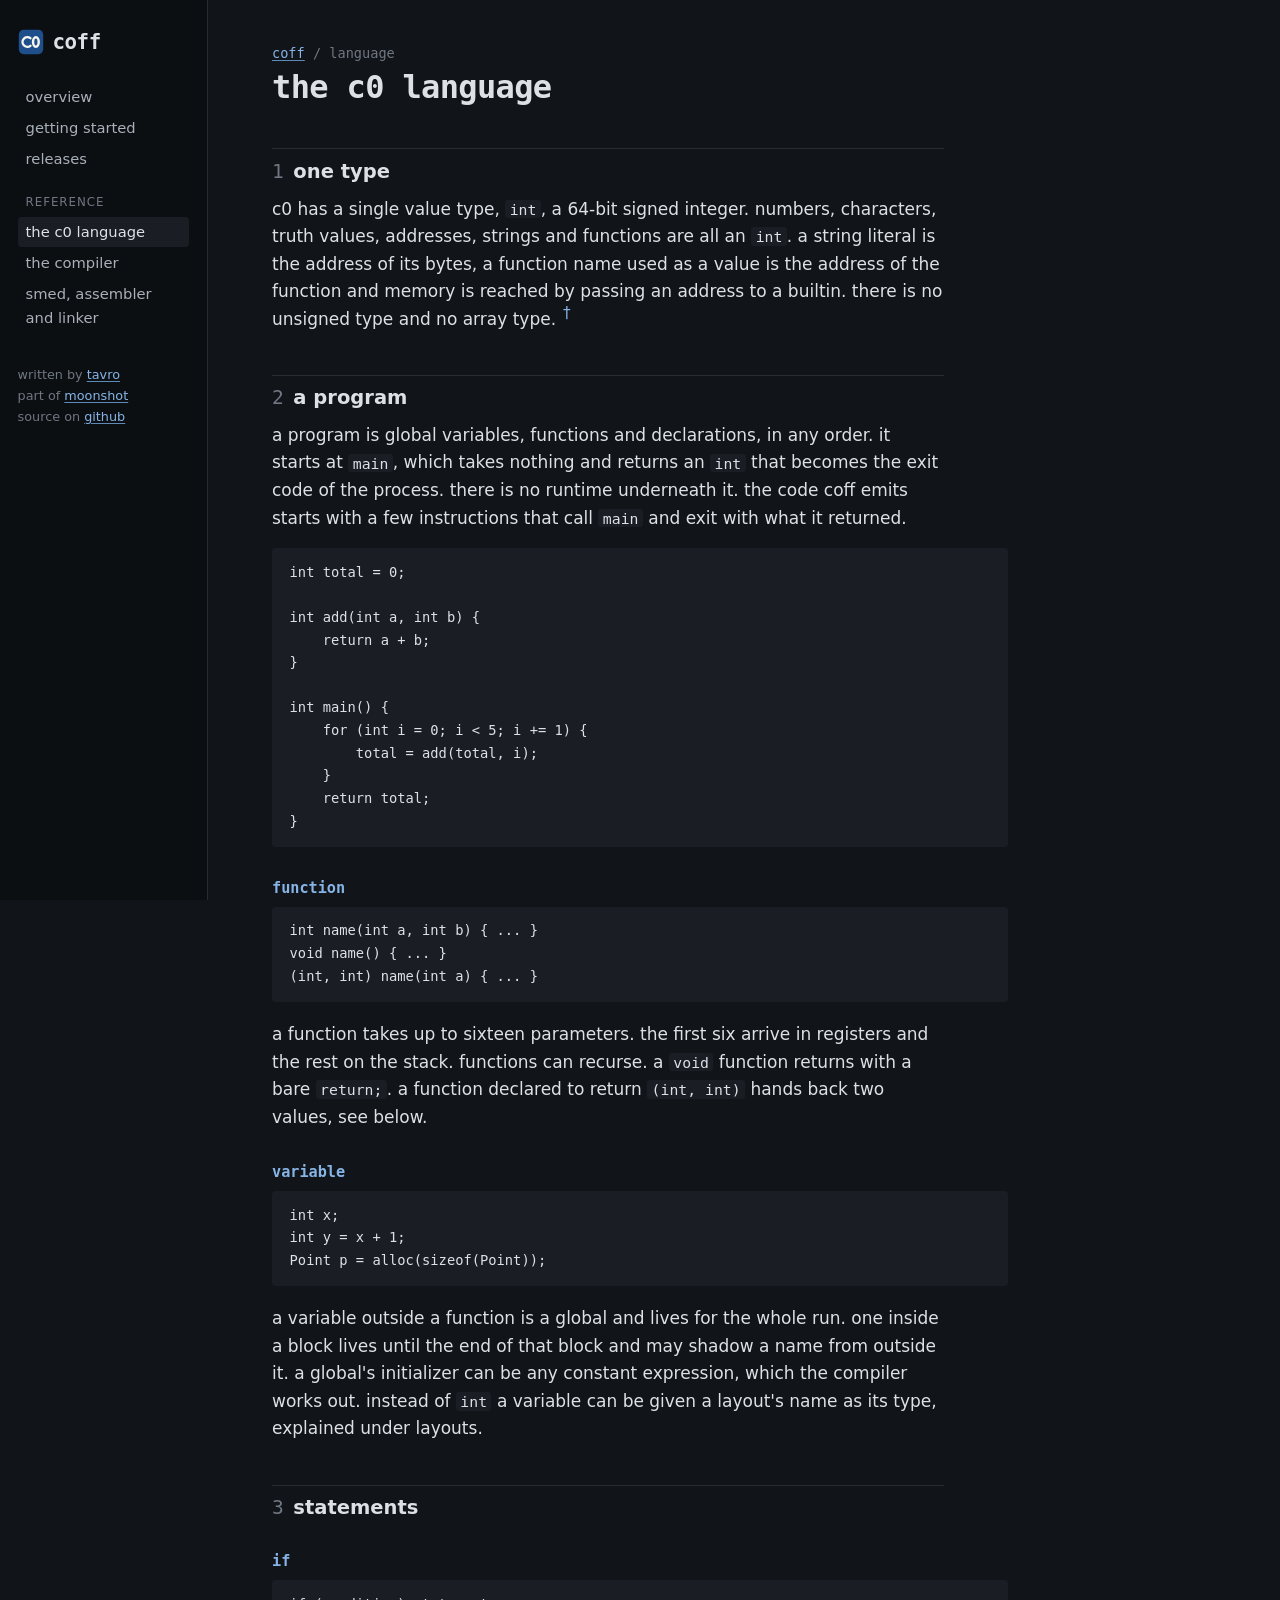
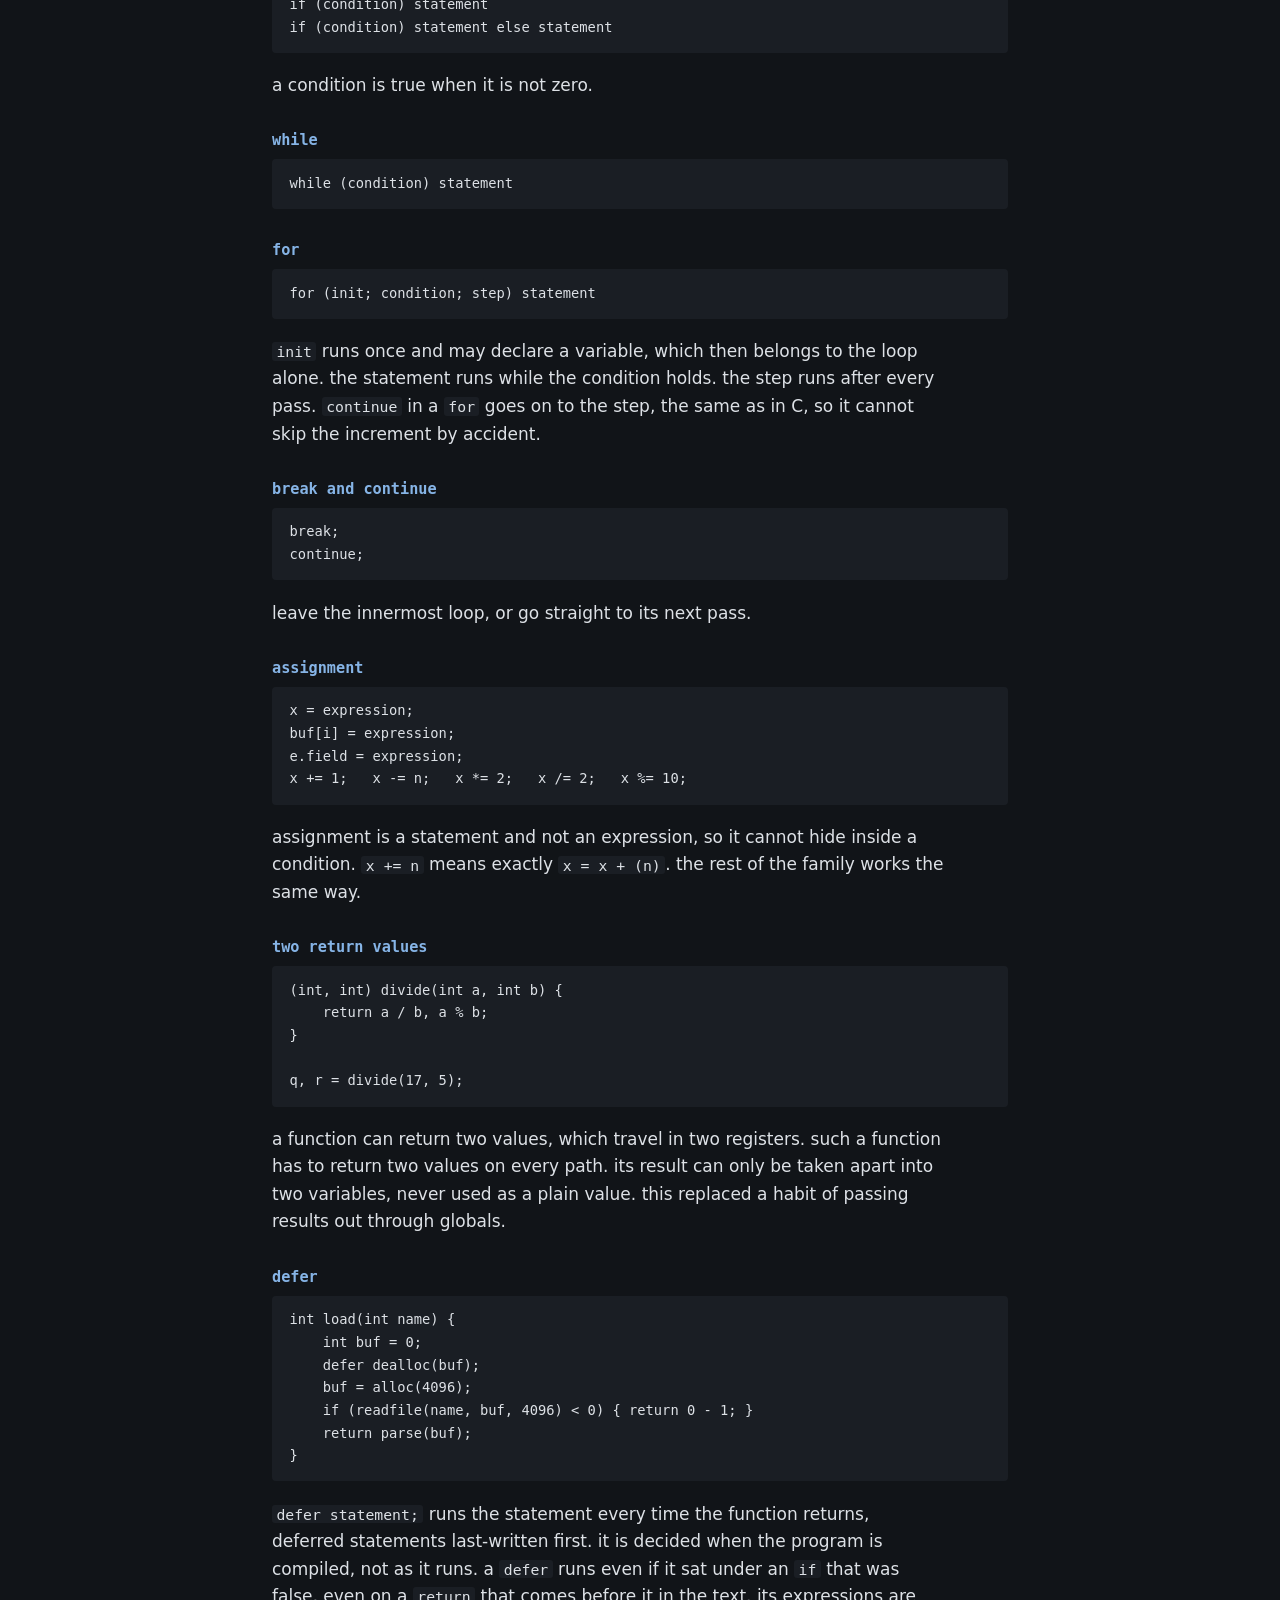
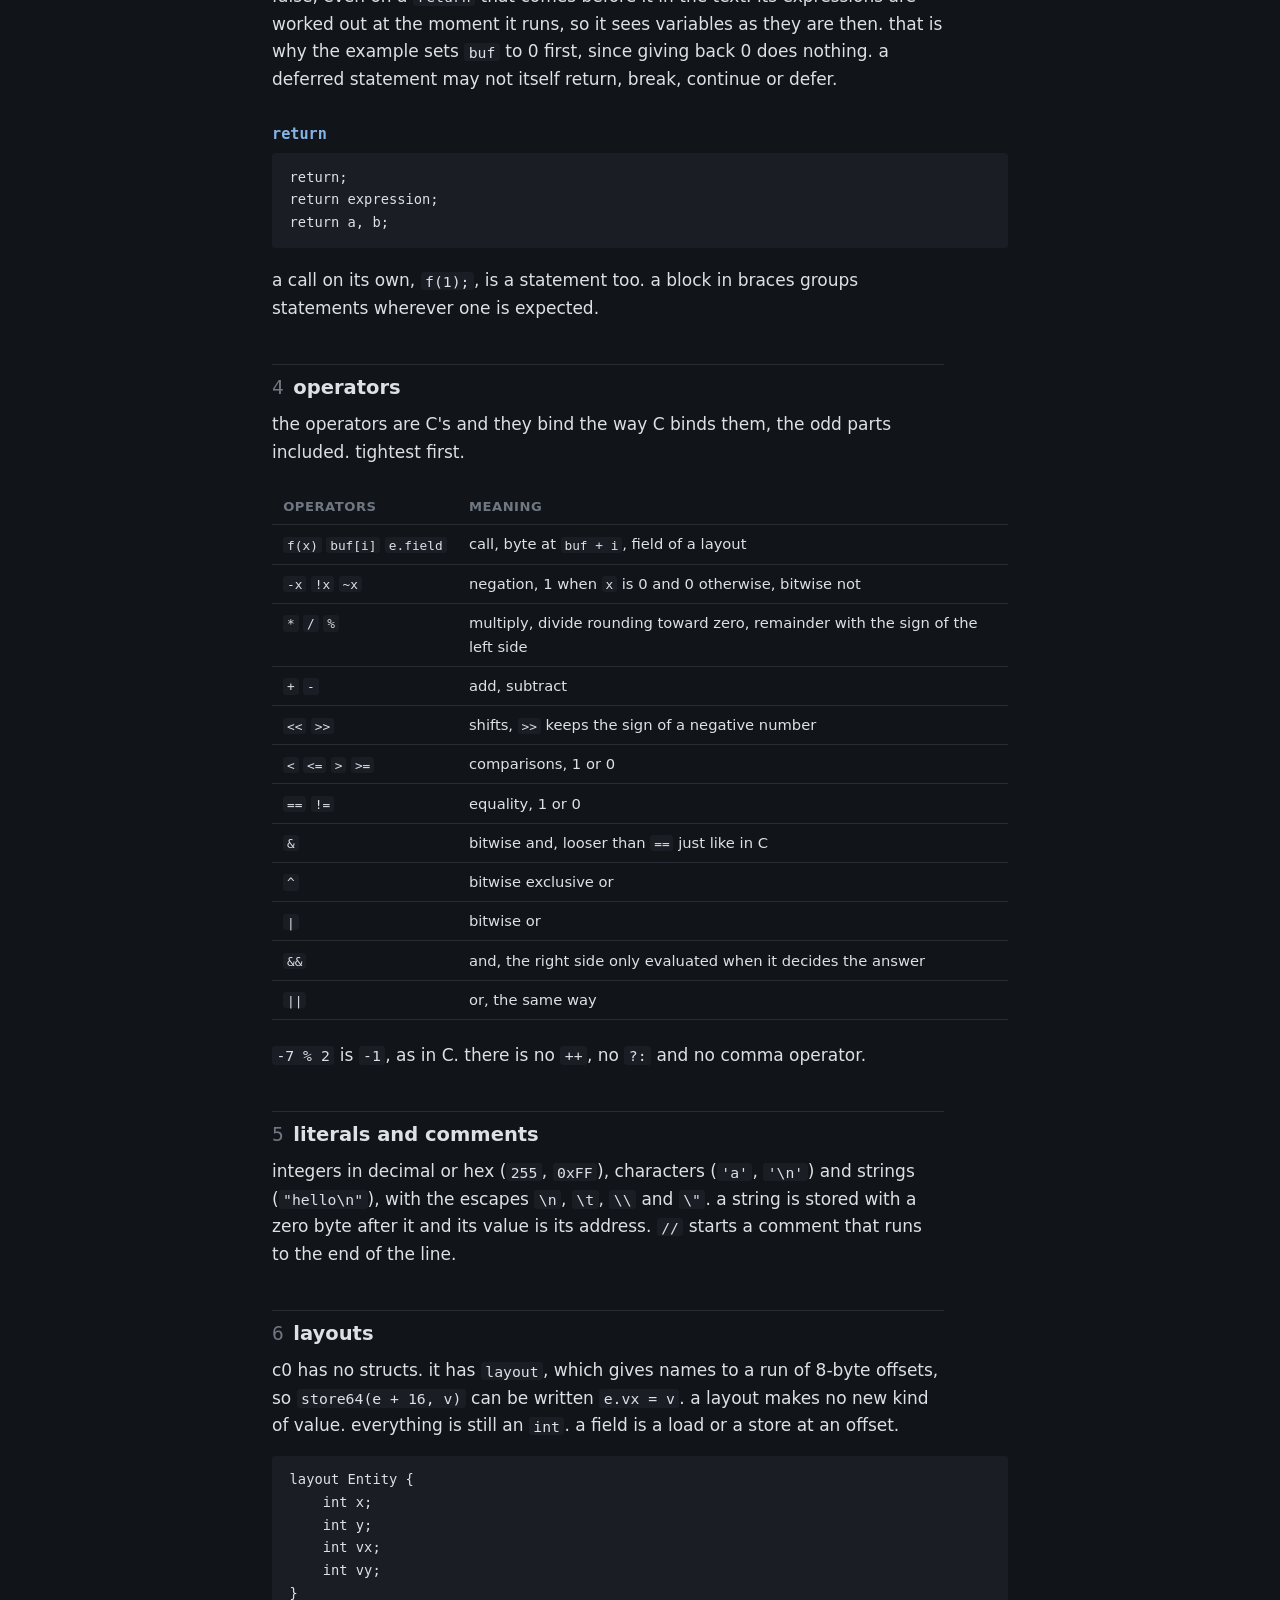
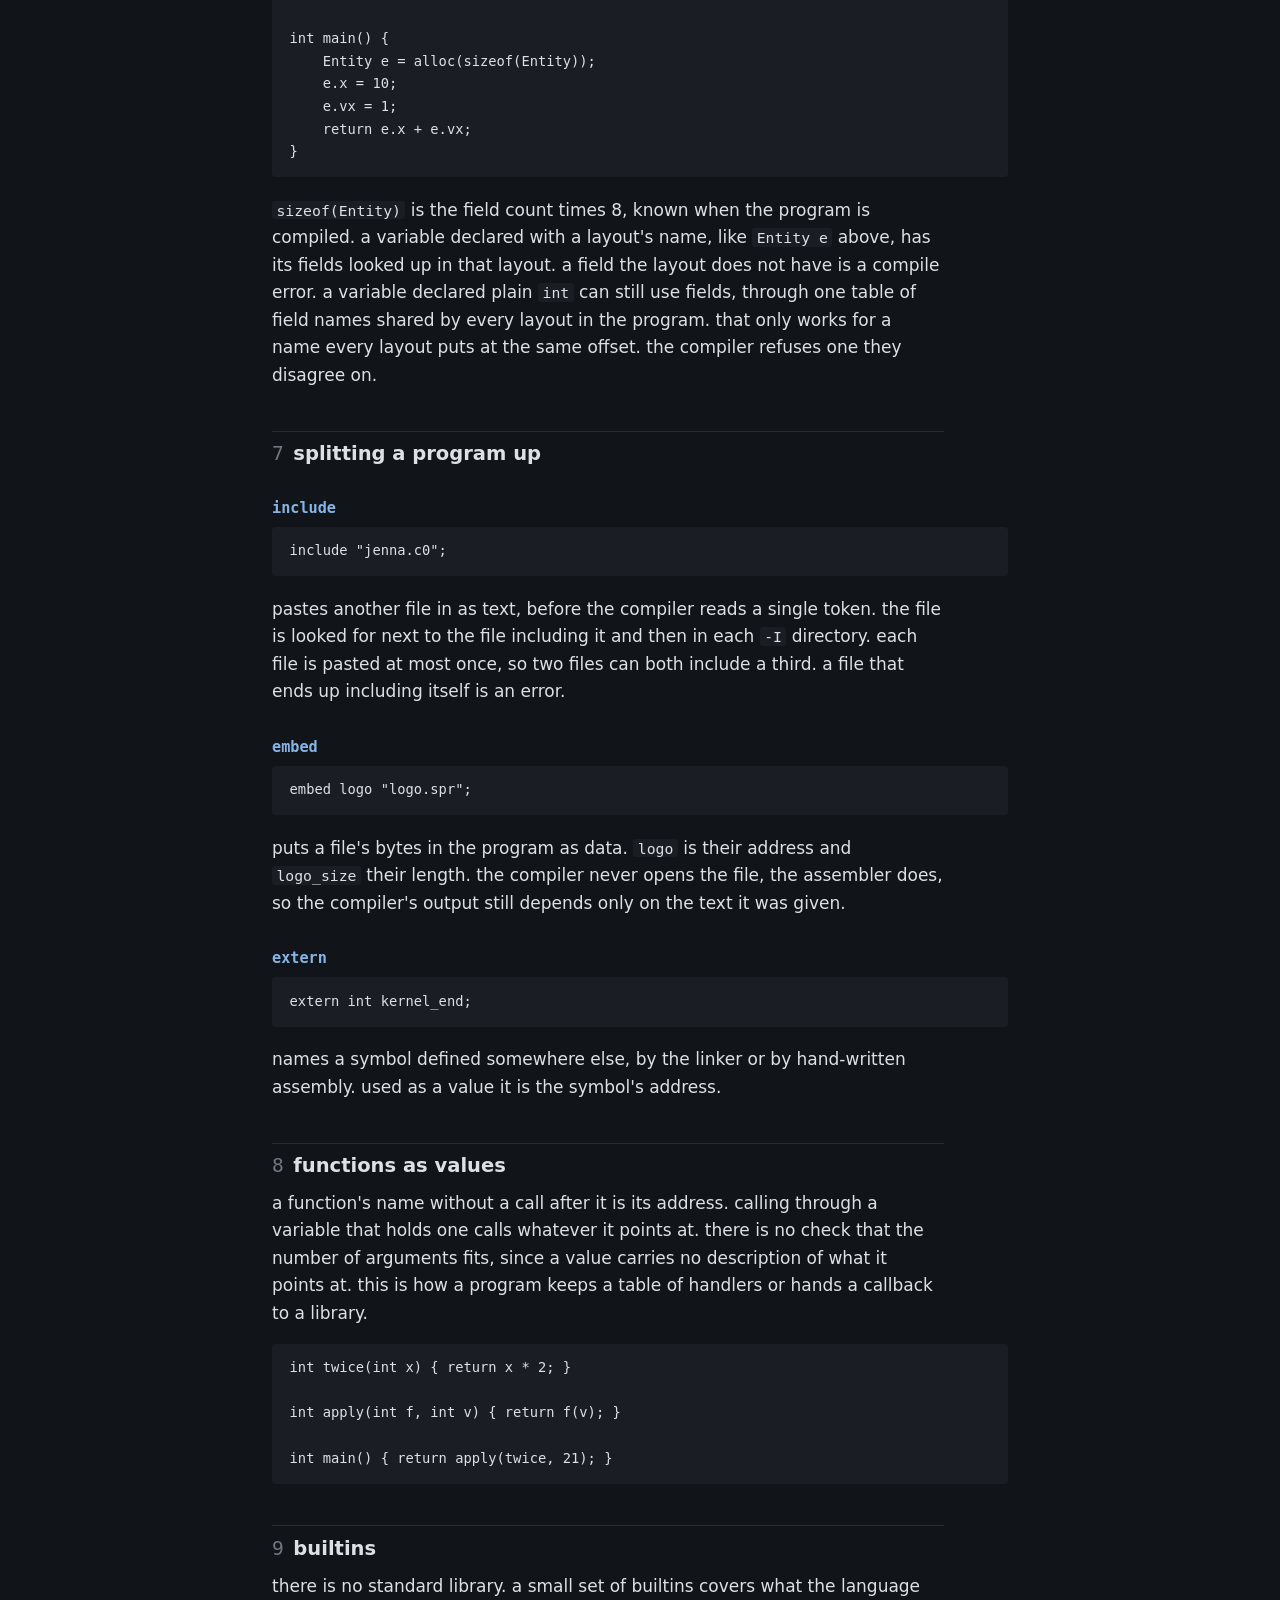
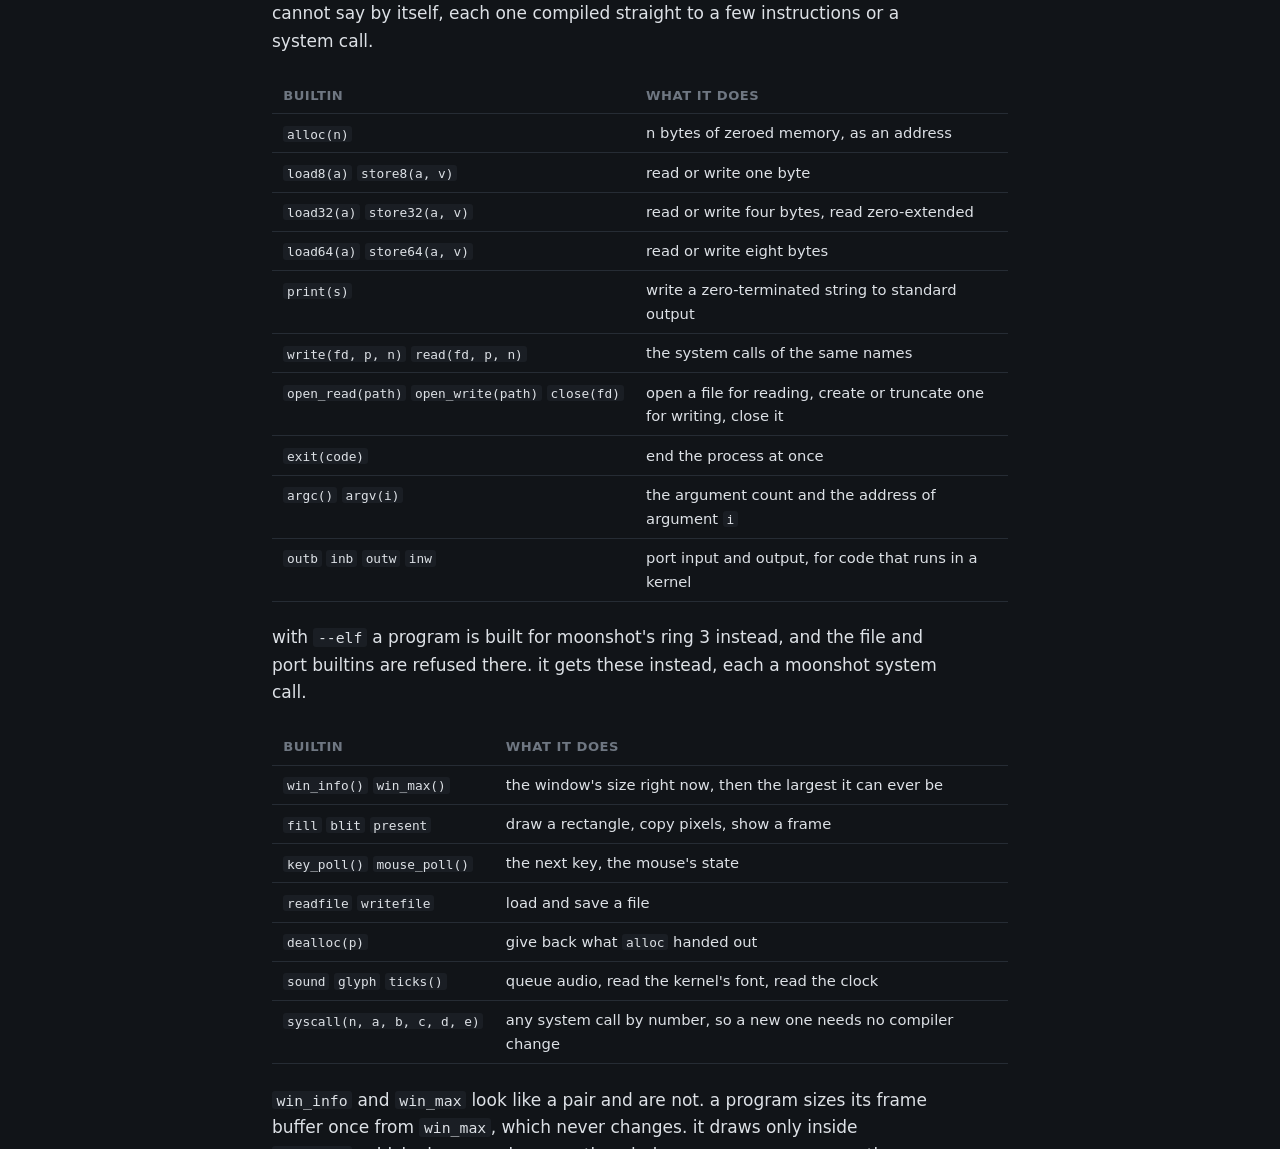
==== language/index.html @ 65473cc5 "coff's own website The site documents the c0 language, the coff compiler and smed, says how to get s" ====
<!DOCTYPE html>
<html lang="en">
<head>
<meta charset="UTF-8">
<meta name="viewport" content="width=device-width, initial-scale=1.0">
<title>coff · the c0 language</title>
<meta name="description" content="reference for c0: its one type, statements, operators, layouts, includes and every builtin, as of coff v0.6.0.">
<link rel="icon" href="../favicon.svg" type="image/svg+xml">
<link rel="stylesheet" href="../style.css">
</head>
<body>
<div class="frame">

<nav class="side" aria-label="contents">
<a class="brand" href="../index.html"><img src="../favicon.svg" alt="" width="28" height="28">coff</a>
<ul class="toc">
<li><a href="../index.html">overview</a>
</li>
<li><a href="../start/index.html">getting started</a>
</li>
<li><a href="../releases/index.html">releases</a>
</li>
<li class="group">reference</li>
<li><a href="../language/index.html" aria-current="page">the c0 language</a>
</li>
<li><a href="../compiler/index.html">the compiler</a>
</li>
<li><a href="../smed/index.html">smed, assembler and linker</a>
</li>
</ul>
<p class="side-foot">written by <a href="https://tavro.se">tavro</a><br>part of <a href="https://cofflang.github.io/moonshot-website/">moonshot</a><br>source on <a href="https://github.com/cofflang/coff">github</a></p>
</nav>

<main class="page">
<p class="crumb"><a href="../index.html">coff</a> / language</p>
<h1>the c0 language</h1>
<h2 id="one-type"><span class="num">1</span>one type</h2>
<p>
  c0 has a single value type, <code>int</code>, a 64-bit signed integer.
  numbers, characters, truth values, addresses, strings and functions are all
  an <code>int</code>. a string literal is the address of its bytes, a function
  name used as a value is the address of the function and memory is reached by
  passing an address to a builtin. there is no unsigned type and no array type.<span class="sn"><label class="sn-marker" for="sn-language-1">†</label><input type="checkbox" id="sn-language-1" class="sn-toggle"><span class="sidenote">division is signed and rounds toward zero, so code that packs bits into a value keeps them where the sign bit cannot get in the way, or uses the shifts and masks instead of division.</span></span>
</p>

<h2 id="a-program"><span class="num">2</span>a program</h2>
<p>
  a program is global variables, functions and declarations, in any order.
  it starts at <code>main</code>, which takes nothing and returns an
  <code>int</code> that becomes the exit code of the process. there is no
  runtime underneath it. the code coff emits starts with a few instructions
  that call <code>main</code> and exit with what it returned.
</p>
<pre><code>int total = 0;

int add(int a, int b) {
    return a + b;
}

int main() {
    for (int i = 0; i &lt; 5; i += 1) {
        total = add(total, i);
    }
    return total;
}</code></pre>
<h3>function</h3>
<pre><code>int name(int a, int b) { ... }
void name() { ... }
(int, int) name(int a) { ... }</code></pre>
<p>
  a function takes up to sixteen parameters. the first six arrive in
  registers and the rest on the stack. functions can recurse. a
  <code>void</code> function returns with a bare <code>return;</code>. a
  function declared to return <code>(int, int)</code> hands back two values, see
  below.
</p>
<h3>variable</h3>
<pre><code>int x;
int y = x + 1;
Point p = alloc(sizeof(Point));</code></pre>
<p>
  a variable outside a function is a global and lives for the whole run. one
  inside a block lives until the end of that block and may shadow a name from
  outside it. a global's initializer can be any constant expression, which
  the compiler works out. instead of <code>int</code> a variable can be given a
  layout's name as its type, explained under layouts.
</p>

<h2 id="statements"><span class="num">3</span>statements</h2>
<h3>if</h3>
<pre><code>if (condition) statement
if (condition) statement else statement</code></pre>
<p>a condition is true when it is not zero.</p>
<h3>while</h3>
<pre><code>while (condition) statement</code></pre>
<h3>for</h3>
<pre><code>for (init; condition; step) statement</code></pre>
<p>
  <code>init</code> runs once and may declare a variable, which then belongs to
  the loop alone. the statement runs while the condition holds. the step
  runs after every pass. <code>continue</code> in a <code>for</code> goes on to
  the step, the same as in C, so it cannot skip the increment by accident.
</p>
<h3>break and continue</h3>
<pre><code>break;
continue;</code></pre>
<p>leave the innermost loop, or go straight to its next pass.</p>
<h3>assignment</h3>
<pre><code>x = expression;
buf[i] = expression;
e.field = expression;
x += 1;   x -= n;   x *= 2;   x /= 2;   x %= 10;</code></pre>
<p>
  assignment is a statement and not an expression, so it cannot hide inside
  a condition. <code>x += n</code> means exactly <code>x = x + (n)</code>. the rest of
  the family works the same way.
</p>
<h3>two return values</h3>
<pre><code>(int, int) divide(int a, int b) {
    return a / b, a % b;
}

q, r = divide(17, 5);</code></pre>
<p>
  a function can return two values, which travel in two registers. such a
  function has to return two values on every path. its result can only be
  taken apart into two variables, never used as a plain value. this replaced
  a habit of passing results out through globals.
</p>
<h3>defer</h3>
<pre><code>int load(int name) {
    int buf = 0;
    defer dealloc(buf);
    buf = alloc(4096);
    if (readfile(name, buf, 4096) &lt; 0) { return 0 - 1; }
    return parse(buf);
}</code></pre>
<p>
  <code>defer statement;</code> runs the statement every time the function
  returns, deferred statements last-written first. it is decided when the
  program is compiled, not as it runs. a <code>defer</code> runs even if it sat
  under an <code>if</code> that was false, even on a <code>return</code>
  that comes before it in the text. its expressions are worked out at the
  moment it runs, so it sees variables as they are then. that is why the
  example sets <code>buf</code> to 0 first, since giving back 0 does nothing.
  a deferred statement may not itself return, break, continue or defer.
</p>
<h3>return</h3>
<pre><code>return;
return expression;
return a, b;</code></pre>
<p>
  a call on its own, <code>f(1);</code>, is a statement too. a block in
  braces groups statements wherever one is expected.
</p>

<h2 id="operators"><span class="num">4</span>operators</h2>
<p>
  the operators are C's and they bind the way C binds them, the odd parts
  included. tightest first.
</p>
<div class="table-wrap">
<table>
  <tr><th>operators</th><th>meaning</th></tr>
  <tr><td><code>f(x)</code> <code>buf[i]</code> <code>e.field</code></td><td>call, byte at <code>buf + i</code>, field of a layout</td></tr>
  <tr><td><code>-x</code> <code>!x</code> <code>~x</code></td><td>negation, 1 when <code>x</code> is 0 and 0 otherwise, bitwise not</td></tr>
  <tr><td><code>*</code> <code>/</code> <code>%</code></td><td>multiply, divide rounding toward zero, remainder with the sign of the left side</td></tr>
  <tr><td><code>+</code> <code>-</code></td><td>add, subtract</td></tr>
  <tr><td><code>&lt;&lt;</code> <code>&gt;&gt;</code></td><td>shifts, <code>&gt;&gt;</code> keeps the sign of a negative number</td></tr>
  <tr><td><code>&lt;</code> <code>&lt;=</code> <code>&gt;</code> <code>&gt;=</code></td><td>comparisons, 1 or 0</td></tr>
  <tr><td><code>==</code> <code>!=</code></td><td>equality, 1 or 0</td></tr>
  <tr><td><code>&amp;</code></td><td>bitwise and, looser than <code>==</code> just like in C</td></tr>
  <tr><td><code>^</code></td><td>bitwise exclusive or</td></tr>
  <tr><td><code>|</code></td><td>bitwise or</td></tr>
  <tr><td><code>&amp;&amp;</code></td><td>and, the right side only evaluated when it decides the answer</td></tr>
  <tr><td><code>||</code></td><td>or, the same way</td></tr>
</table>
</div>
<p>
  <code>-7 % 2</code> is <code>-1</code>, as in C. there is no
  <code>++</code>, no <code>?:</code> and no comma operator.
</p>

<h2 id="literals-and-comments"><span class="num">5</span>literals and comments</h2>
<p>
  integers in decimal or hex (<code>255</code>, <code>0xFF</code>), characters
  (<code>'a'</code>, <code>'\n'</code>) and strings
  (<code>"hello\n"</code>), with the escapes <code>\n</code>, <code>\t</code>,
  <code>\\</code> and <code>\"</code>. a string is stored
  with a zero byte after it and its value is its address.
  <code>//</code> starts a comment that runs to the end of the line.
</p>

<h2 id="layouts"><span class="num">6</span>layouts</h2>
<p>
  c0 has no structs. it has <code>layout</code>, which gives names to a run of
  8-byte offsets, so <code>store64(e + 16, v)</code> can be written
  <code>e.vx = v</code>. a layout makes no new kind of value. everything is
  still an <code>int</code>. a field is a load or a store at an offset.
</p>
<pre><code>layout Entity {
    int x;
    int y;
    int vx;
    int vy;
}

int main() {
    Entity e = alloc(sizeof(Entity));
    e.x = 10;
    e.vx = 1;
    return e.x + e.vx;
}</code></pre>
<p>
  <code>sizeof(Entity)</code> is the field count times 8, known when the
  program is compiled. a variable declared with a layout's name, like
  <code>Entity e</code> above, has its fields looked up in that layout. a
  field the layout does not have is a compile error. a variable declared
  plain <code>int</code> can still use fields, through one table of field names
  shared by every layout in the program. that only works for a name every
  layout puts at the same offset. the compiler refuses one they disagree
  on.
</p>

<h2 id="splitting-a-program-up"><span class="num">7</span>splitting a program up</h2>
<h3>include</h3>
<pre><code>include "jenna.c0";</code></pre>
<p>
  pastes another file in as text, before the compiler reads a single token.
  the file is looked for next to the file including it and then in each
  <code>-I</code> directory. each file is pasted at most once, so two files can
  both include a third. a file that ends up including itself is an error.
</p>
<h3>embed</h3>
<pre><code>embed logo "logo.spr";</code></pre>
<p>
  puts a file's bytes in the program as data. <code>logo</code> is their
  address and <code>logo_size</code> their length. the compiler never opens the
  file, the assembler does, so the compiler's output still depends only on the
  text it was given.
</p>
<h3>extern</h3>
<pre><code>extern int kernel_end;</code></pre>
<p>
  names a symbol defined somewhere else, by the linker or by hand-written
  assembly. used as a value it is the symbol's address.
</p>

<h2 id="functions-as-values"><span class="num">8</span>functions as values</h2>
<p>
  a function's name without a call after it is its address. calling
  through a variable that holds one calls whatever it points at. there is no
  check that the number of arguments fits, since a value carries no
  description of what it points at. this is how a program keeps a table of
  handlers or hands a callback to a library.
</p>
<pre><code>int twice(int x) { return x * 2; }

int apply(int f, int v) { return f(v); }

int main() { return apply(twice, 21); }</code></pre>

<h2 id="builtins"><span class="num">9</span>builtins</h2>
<p>
  there is no standard library. a small set of builtins covers what the
  language cannot say by itself, each one compiled straight to a few
  instructions or a system call.
</p>
<div class="table-wrap">
<table>
  <tr><th>builtin</th><th>what it does</th></tr>
  <tr><td><code>alloc(n)</code></td><td>n bytes of zeroed memory, as an address</td></tr>
  <tr><td><code>load8(a)</code> <code>store8(a, v)</code></td><td>read or write one byte</td></tr>
  <tr><td><code>load32(a)</code> <code>store32(a, v)</code></td><td>read or write four bytes, read zero-extended</td></tr>
  <tr><td><code>load64(a)</code> <code>store64(a, v)</code></td><td>read or write eight bytes</td></tr>
  <tr><td><code>print(s)</code></td><td>write a zero-terminated string to standard output</td></tr>
  <tr><td><code>write(fd, p, n)</code> <code>read(fd, p, n)</code></td><td>the system calls of the same names</td></tr>
  <tr><td><code>open_read(path)</code> <code>open_write(path)</code> <code>close(fd)</code></td><td>open a file for reading, create or truncate one for writing, close it</td></tr>
  <tr><td><code>exit(code)</code></td><td>end the process at once</td></tr>
  <tr><td><code>argc()</code> <code>argv(i)</code></td><td>the argument count and the address of argument <code>i</code></td></tr>
  <tr><td><code>outb</code> <code>inb</code> <code>outw</code> <code>inw</code></td><td>port input and output, for code that runs in a kernel</td></tr>
</table>
</div>
<p>
  with <code>--elf</code> a program is built for moonshot's ring 3 instead,
  and the file and port builtins are refused there. it gets these instead, each
  a moonshot system call.
</p>
<div class="table-wrap">
<table>
  <tr><th>builtin</th><th>what it does</th></tr>
  <tr><td><code>win_info()</code> <code>win_max()</code></td><td>the window's size right now, then the largest it can ever be</td></tr>
  <tr><td><code>fill</code> <code>blit</code> <code>present</code></td><td>draw a rectangle, copy pixels, show a frame</td></tr>
  <tr><td><code>key_poll()</code> <code>mouse_poll()</code></td><td>the next key, the mouse's state</td></tr>
  <tr><td><code>readfile</code> <code>writefile</code></td><td>load and save a file</td></tr>
  <tr><td><code>dealloc(p)</code></td><td>give back what <code>alloc</code> handed out</td></tr>
  <tr><td><code>sound</code> <code>glyph</code> <code>ticks()</code></td><td>queue audio, read the kernel's font, read the clock</td></tr>
  <tr><td><code>syscall(n, a, b, c, d, e)</code></td><td>any system call by number, so a new one needs no compiler change</td></tr>
</table>
</div>
<p>
  <code>win_info</code> and <code>win_max</code> look like a pair and are not.
  a program sizes its frame buffer once from <code>win_max</code>, which never
  changes. it draws only inside <code>win_info</code>, which changes whenever
  the window manager rearranges the screen.
</p>
</main>

</div>
</body>
</html>
---- style.css ----
:root {
  color-scheme: dark;

  --paper:     #111418;
  --side:      #0c0f12;
  --panel:     #1a1e24;
  --ink:       #dde1e6;
  --ink-soft:  #a9b0b9;
  --muted:     #6f7782;
  --rule:      #262c34;
  --accent:    #86b4e6;
  --accent-dim:#5f8ab8;

  --sans: system-ui, -apple-system, 'Segoe UI', Roboto, 'Helvetica Neue', 'Noto Sans', 'Liberation Sans', Arial, sans-serif;
  --mono: ui-monospace, 'SF Mono', 'Cascadia Mono', 'DejaVu Sans Mono', Menlo, Consolas, monospace;

  --side-w: 13rem;
  --measure: 42rem;
}

*, *::before, *::after { box-sizing: border-box; }
html { -webkit-text-size-adjust: 100%; }

body {
  margin: 0;
  background: var(--paper);
  color: var(--ink);
  font-family: var(--sans);
  font-size: 17px;
  line-height: 1.62;
  -webkit-font-smoothing: antialiased;
}

a { color: var(--accent); text-decoration: underline; text-decoration-color: var(--accent-dim); text-decoration-thickness: 1px; text-underline-offset: 2px; }
a:hover { text-decoration-color: currentColor; }
a:focus-visible { outline: 2px solid var(--accent); outline-offset: 2px; border-radius: 2px; }
::selection { background: var(--accent); color: var(--paper); }

.frame {
  display: grid;
  grid-template-columns: var(--side-w) minmax(0, 1fr);
  min-height: 100vh;
}

.side {
  position: sticky;
  top: 0;
  height: 100vh;
  overflow-y: auto;
  border-right: 1px solid var(--rule);
  background: var(--side);
  padding: 1.6rem 1.1rem 2rem;
  font-size: 0.92rem;
}

.brand {
  display: flex;
  align-items: center;
  gap: 0.55rem;
  margin-bottom: 1.4rem;
  color: var(--ink);
  text-decoration: none;
  font-family: var(--mono);
  font-weight: 700;
  font-size: 1.3rem;
  letter-spacing: -0.02em;
}
.brand img { width: 26px; height: 26px; }

.toc { list-style: none; margin: 0; padding: 0; }
.toc > li { margin: 0.05rem 0; }
.toc a {
  display: block;
  padding: 0.2rem 0.5rem;
  border-radius: 4px;
  color: var(--ink-soft);
  text-decoration: none;
}
.toc a:hover { background: var(--panel); color: var(--ink); }
.toc a[aria-current="page"] { color: var(--ink); background: var(--panel); }
.toc .group {
  margin: 1.2rem 0 0.3rem 0.5rem;
  color: var(--muted);
  font-size: 0.74rem;
  letter-spacing: 0.08em;
  text-transform: uppercase;
}

.side-foot { margin-top: 2rem; color: var(--muted); font-size: 0.8rem; }

.page { padding: 2.6rem clamp(1rem, 5vw, 4rem) 4rem; }
.page > * { max-width: var(--measure); }
.page > pre, .page > table, .page > .table-wrap, .page > .chain { max-width: calc(var(--measure) + 4rem); }

.crumb { margin: 0 0 0.3rem; font-family: var(--mono); font-size: 0.85rem; color: var(--muted); }
h1 {
  margin: 0 0 1.6rem;
  font-family: var(--mono);
  font-size: 2rem;
  font-weight: 700;
  letter-spacing: -0.02em;
  line-height: 1.2;
}

h2 {
  margin: 2.6rem 0 0.7rem;
  padding-top: 0.6rem;
  border-top: 1px solid var(--rule);
  font-size: 1.22rem;
  font-weight: 650;
  line-height: 1.3;
}
h2 .num { font-family: var(--mono); color: var(--muted); font-weight: 400; margin-right: 0.6rem; }

h3 {
  margin: 1.8rem 0 0.4rem;
  font-family: var(--mono);
  font-size: 0.95rem;
  font-weight: 600;
  color: var(--accent);
}
h3 + pre { margin-top: 0.3rem; }

p { margin: 0 0 1rem; }
ul.plain { padding-left: 1.2rem; }

code {
  font-family: var(--mono);
  font-size: 0.87em;
  color: var(--ink);
}
p code, li code, td code, dd code { background: var(--panel); padding: 0.05em 0.3em; border-radius: 3px; }
pre {
  margin: 0 0 1.2rem;
  padding: 0.85rem 1.1rem;
  overflow-x: auto;
  background: var(--panel);
  border-radius: 4px;
  font-size: 0.86rem;
  line-height: 1.5;
}
pre code { font-size: inherit; }

dl.opts { margin: 0 0 1.2rem; }
dl.opts dt { margin-top: 0.6rem; }
dl.opts dt code { font-size: 0.9rem; color: var(--accent); }
dl.opts dd { margin: 0.1rem 0 0 1.6rem; color: var(--ink-soft); }

.sn-toggle { display: none; }
.sn-marker {
  color: var(--accent);
  cursor: pointer;
  font-size: 0.9em;
  vertical-align: super;
  line-height: 0;
  padding: 0.35em 0.4em;
  margin: 0 0.05em;
  border-radius: 3px;
  user-select: none;
}
.sn-marker:hover { background: var(--panel); }
.sidenote { display: none; }
.sn-toggle:checked ~ .sidenote {
  display: block;
  float: right;
  clear: right;
  width: 13rem;
  margin: 0.2rem -16rem 1rem 0;
  font-size: 0.85rem;
  line-height: 1.5;
  color: var(--ink-soft);
}
.sidenote code { font-size: 0.85em; }

table {
  width: 100%;
  margin: 0.4rem 0 1.4rem;
  border-collapse: collapse;
  font-size: 0.92rem;
}
th, td { text-align: left; vertical-align: top; padding: 0.45rem 0.7rem; border-bottom: 1px solid var(--rule); }
th { font-weight: 600; color: var(--muted); font-size: 0.82rem; letter-spacing: 0.04em; text-transform: uppercase; }
td:first-child { white-space: nowrap; }
.table-wrap { overflow-x: auto; }

.chain { margin: 1rem 0 1.4rem; padding: 0; list-style: none; font-family: var(--mono); font-size: 0.88rem; }
.chain li {
  display: grid;
  grid-template-columns: 9rem 1fr;
  gap: 1rem;
  padding: 0.35rem 0.8rem;
  border-left: 2px solid var(--rule);
  margin-left: 0.4rem;
}
.chain .what { font-family: var(--sans); color: var(--ink-soft); }

.releases { margin: 1.4rem 0; padding: 0; list-style: none; }
.releases li { display: flex; flex-wrap: wrap; gap: 0.2rem 1.2rem; align-items: baseline; padding: 0.45rem 0; border-bottom: 1px solid var(--rule); }
.releases .ver { min-width: 4.5rem; font-family: var(--mono); font-weight: 600; }
.releases .date { min-width: 6rem; font-family: var(--mono); font-size: 0.85rem; color: var(--muted); }
.releases .for { color: var(--ink-soft); font-size: 0.92rem; }
.releases a { margin-left: auto; }

@media (max-width: 80rem) {
  .sn-toggle:checked ~ .sidenote {
    float: none;
    clear: none;
    width: auto;
    margin: 0.7rem 0;
    padding: 0.6rem 0.9rem;
    background: var(--panel);
    border-radius: 3px;
  }
}

@media (max-width: 52rem) {
  .frame { display: block; }
  .side { position: static; height: auto; border-right: 0; border-bottom: 1px solid var(--rule); padding: 1rem; }
  .brand { margin-bottom: 0.6rem; }
  .toc { display: flex; flex-wrap: wrap; gap: 0.2rem; }
  .toc .group, .side-foot { display: none; }
  .page { padding: 1.5rem 1rem 3rem; }
  .chain li { grid-template-columns: 1fr; gap: 0; }
}
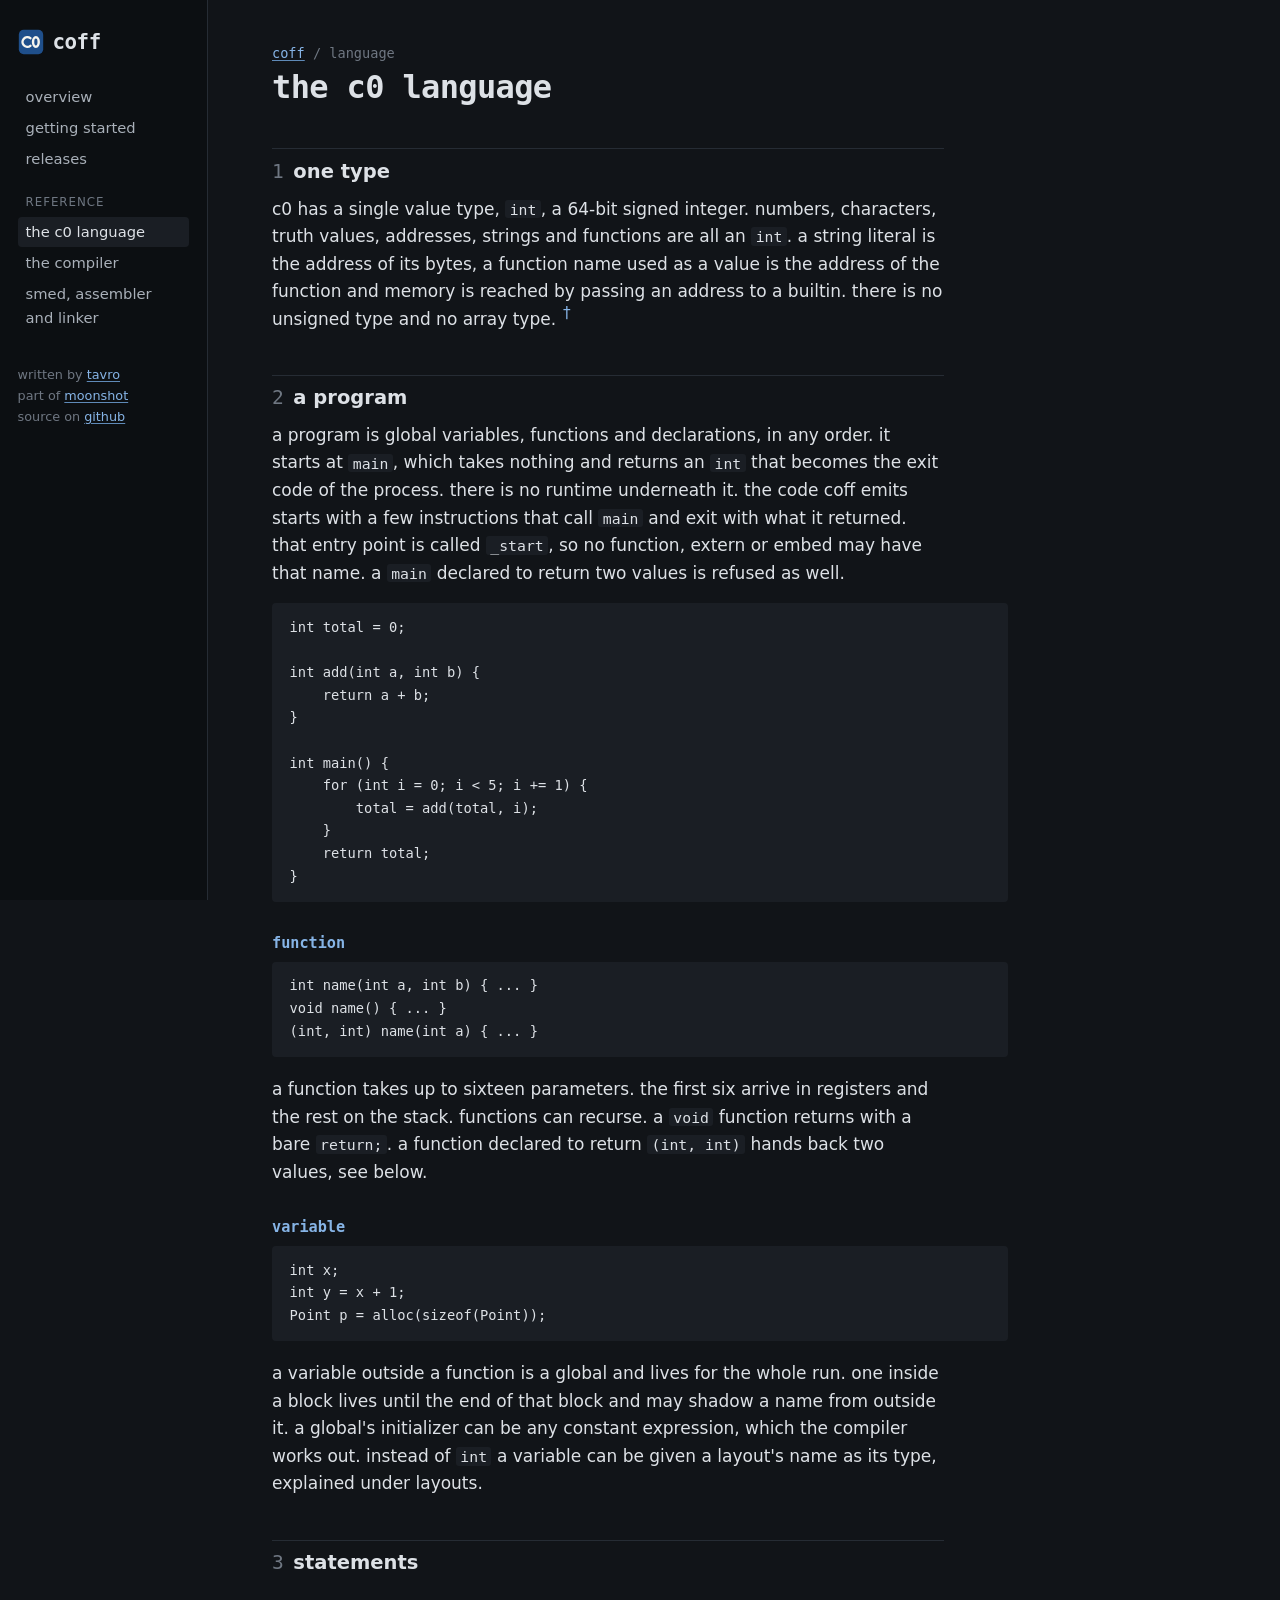
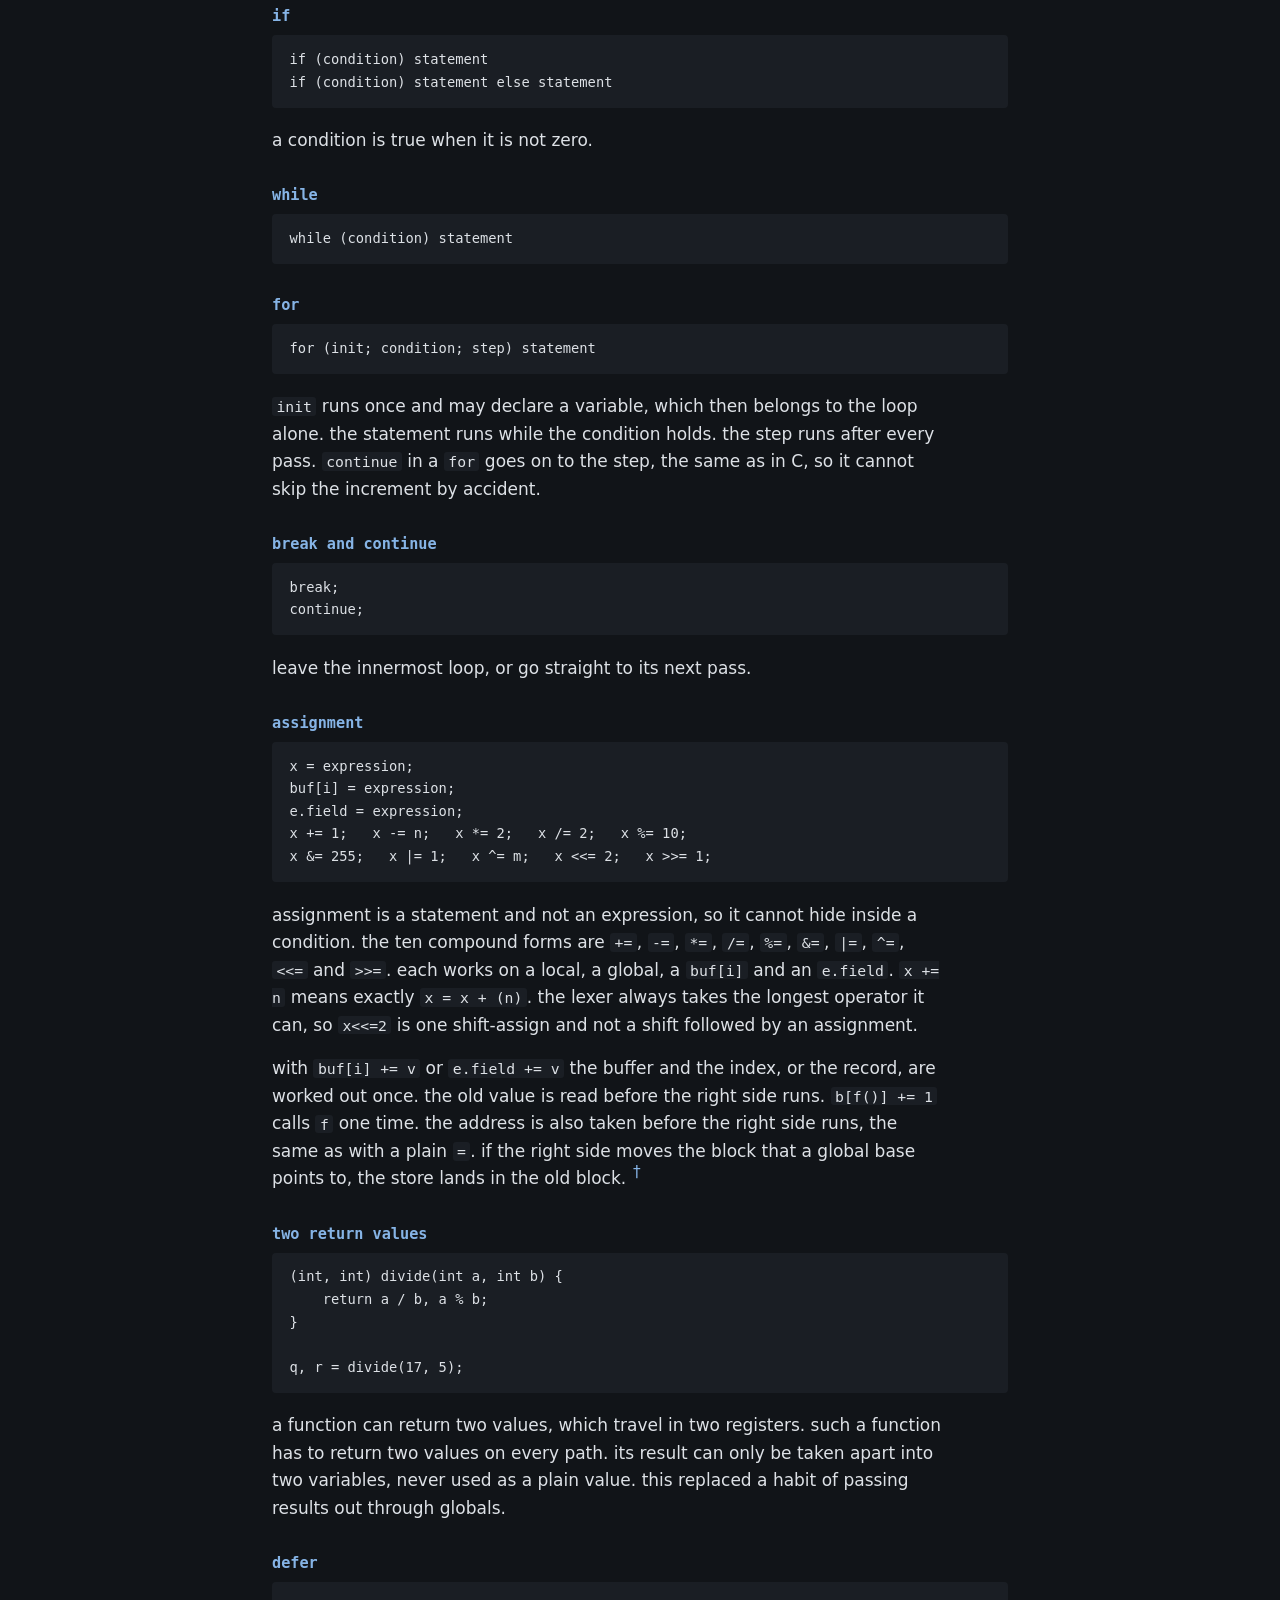
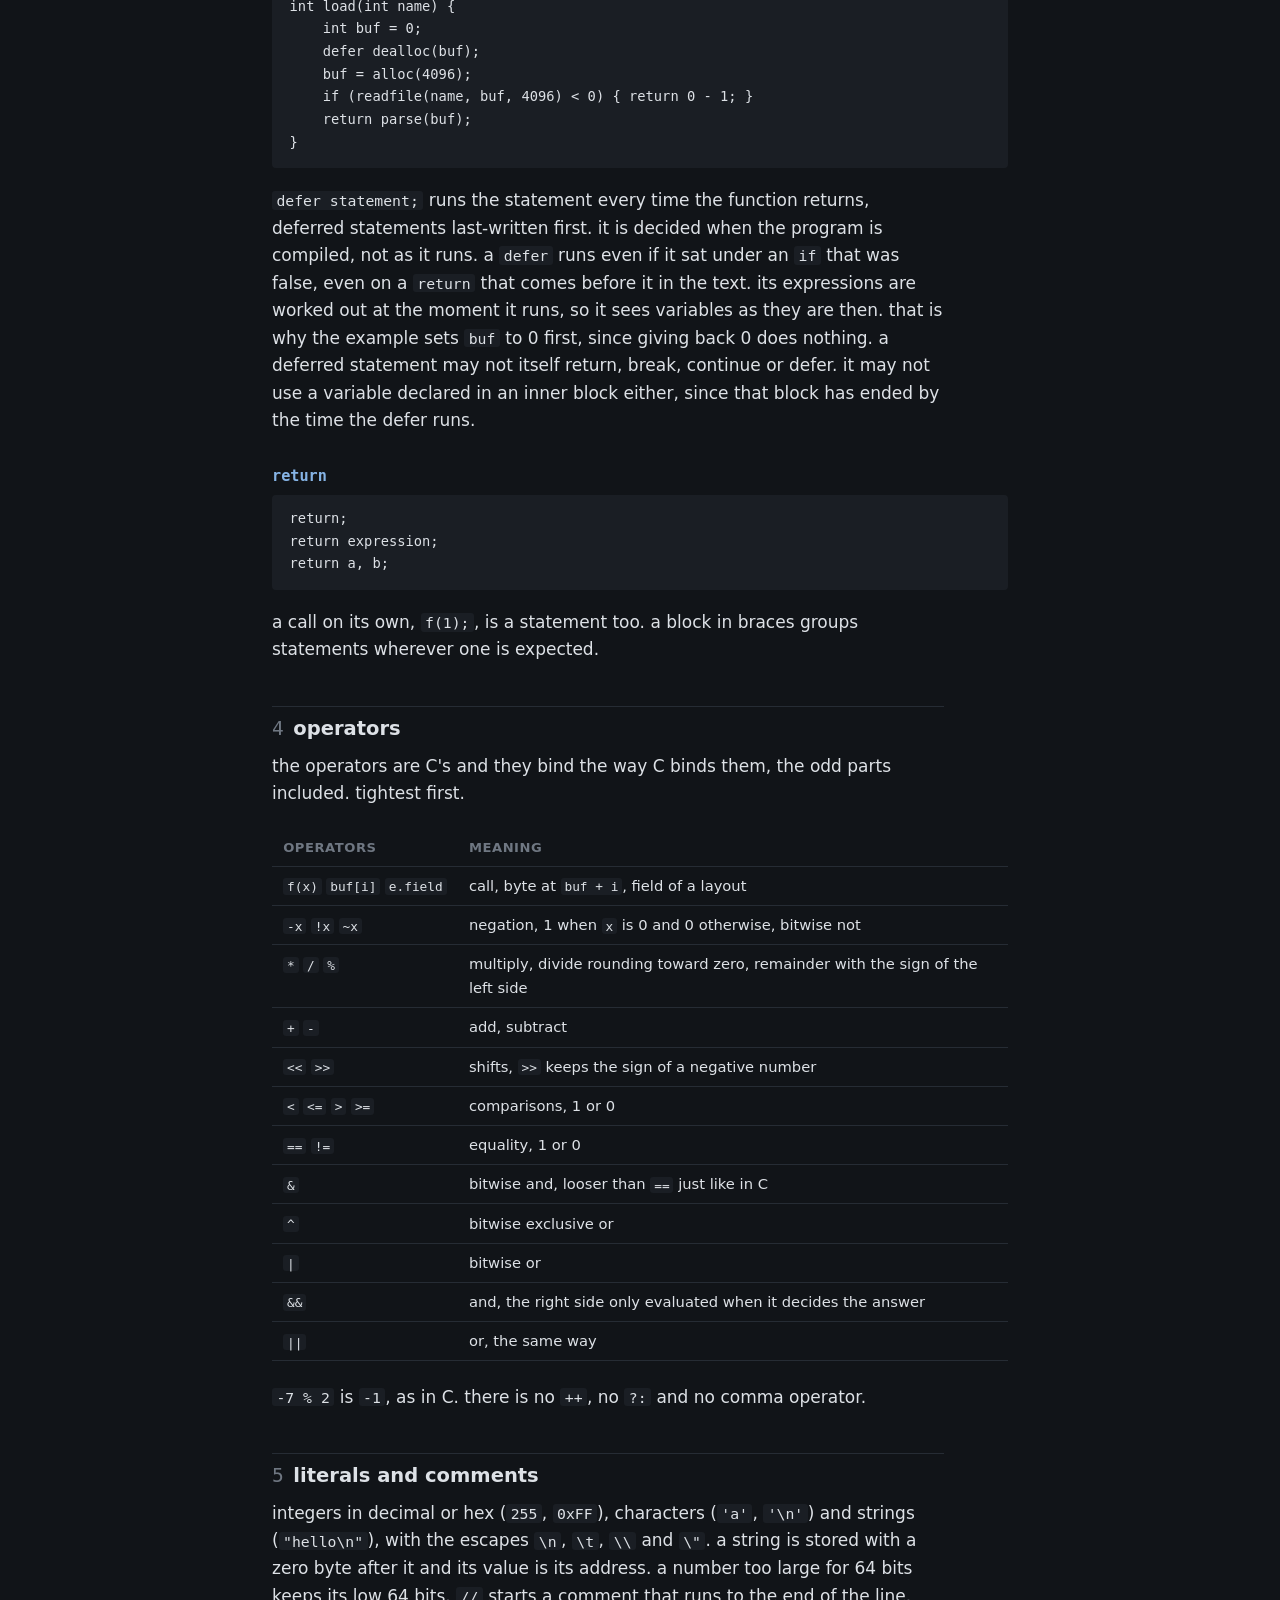
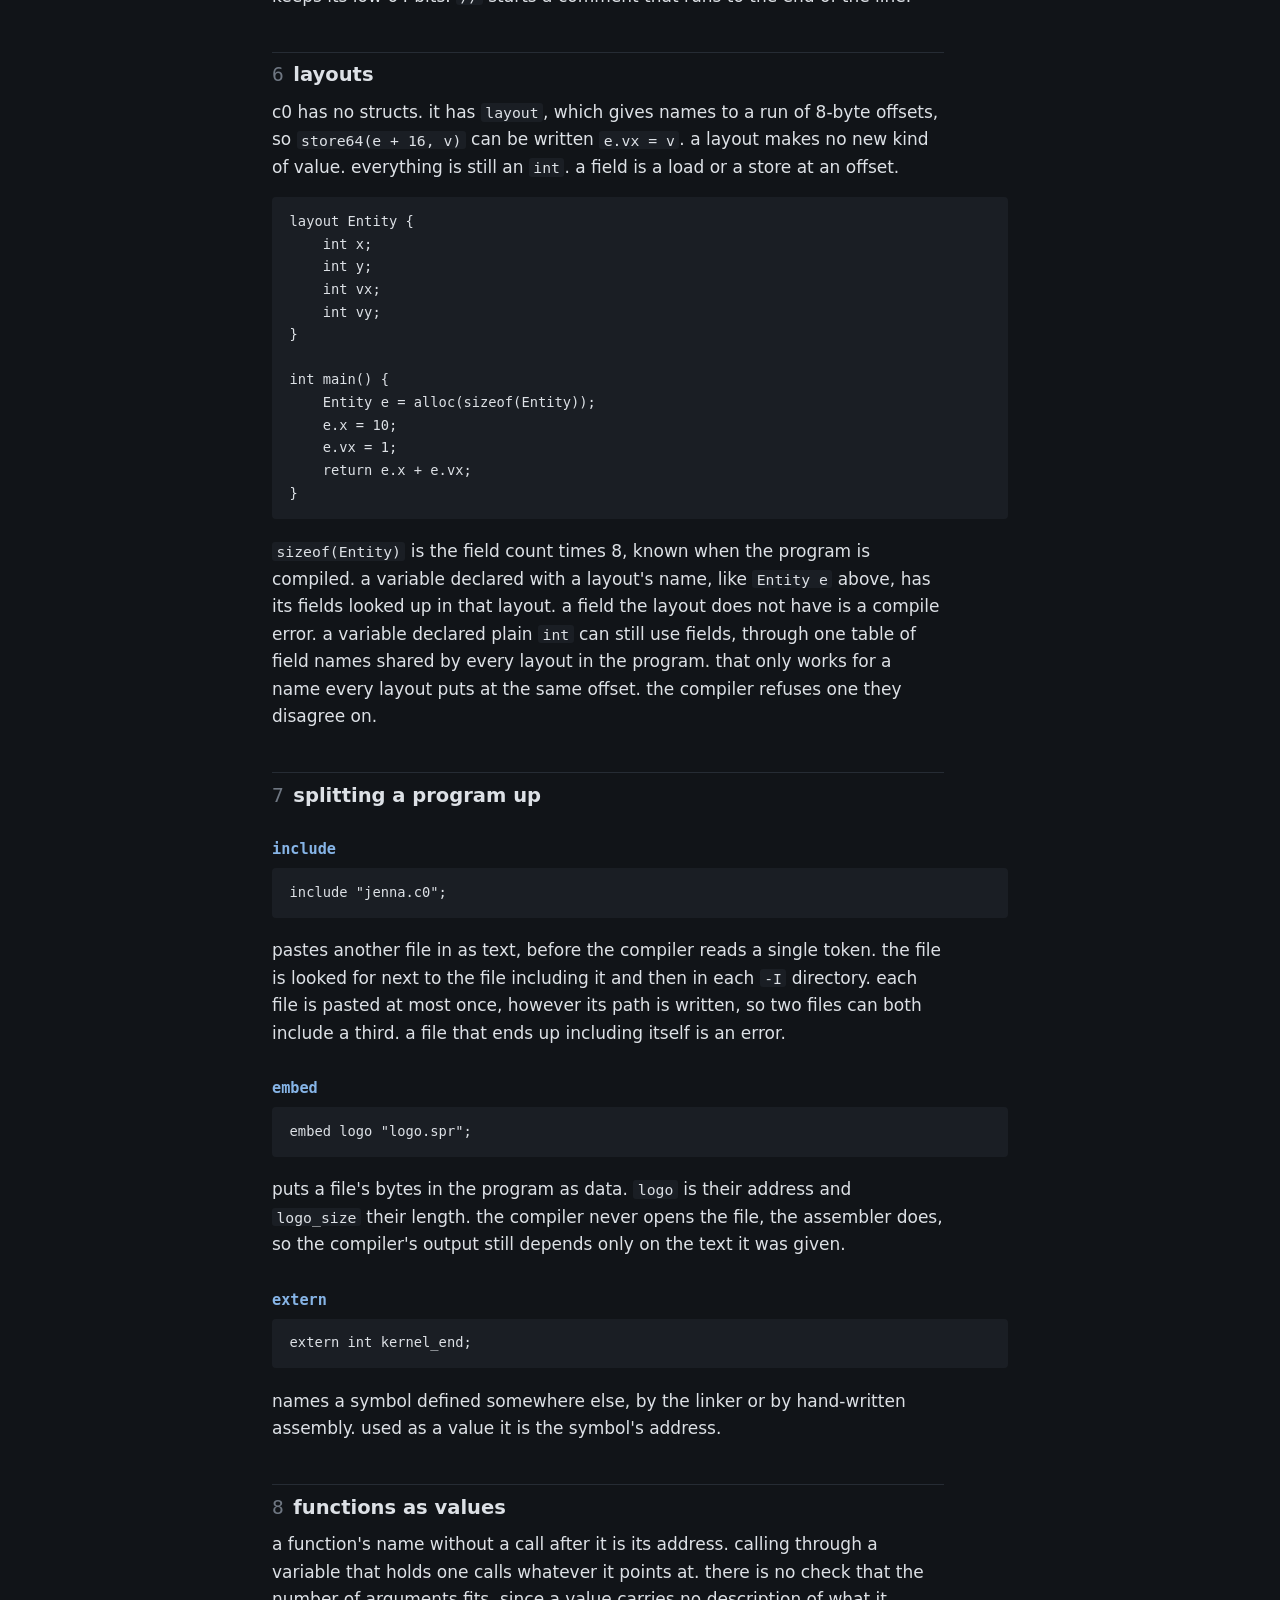
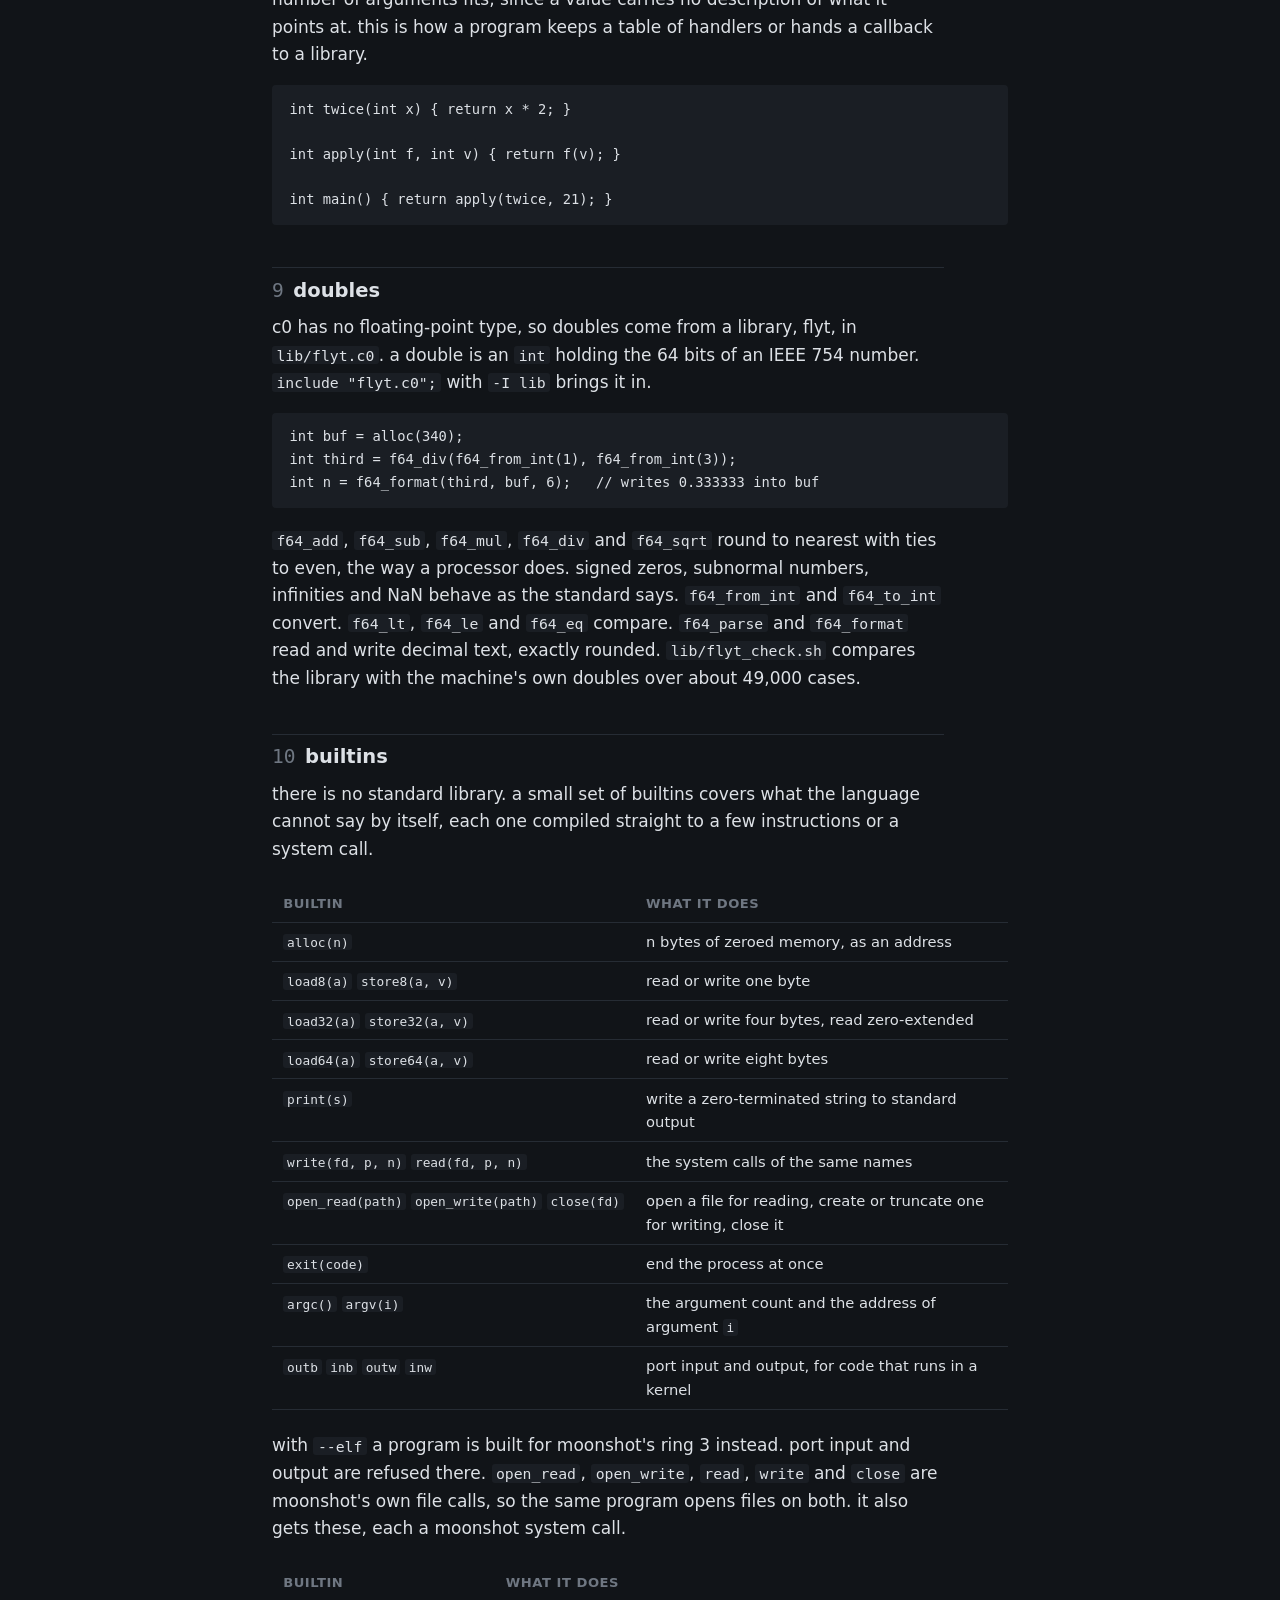
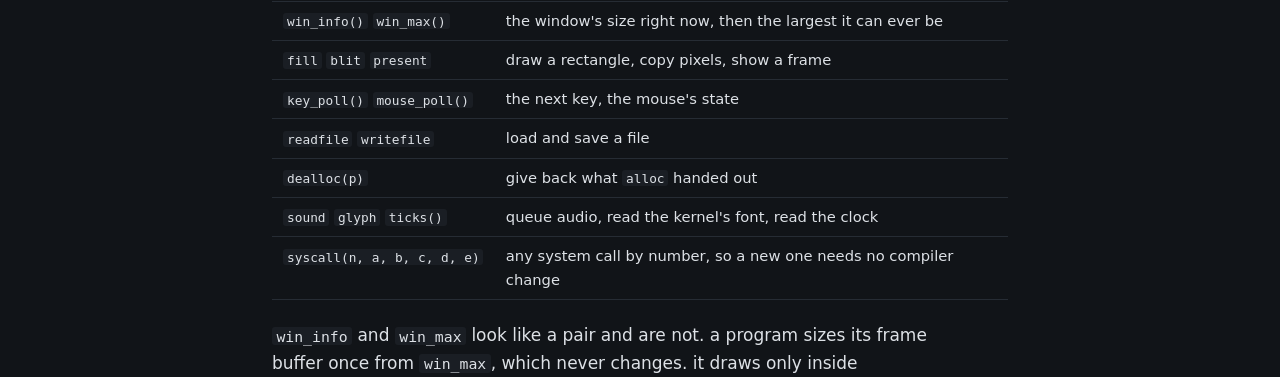
==== commit 77e07412: "Document coff 0.8.0" ====
--- a/language/index.html
+++ b/language/index.html
@@ -4,7 +4,7 @@
 <meta charset="UTF-8">
 <meta name="viewport" content="width=device-width, initial-scale=1.0">
 <title>coff · the c0 language</title>
-<meta name="description" content="reference for c0: its one type, statements, operators, layouts, includes and every builtin, as of coff v0.6.0.">
+<meta name="description" content="reference for c0: its one type, statements, operators, layouts, includes and every builtin, as of coff v0.8.0.">
 <link rel="icon" href="../favicon.svg" type="image/svg+xml">
 <link rel="stylesheet" href="../style.css">
 </head>
@@ -49,7 +49,10 @@
   it starts at <code>main</code>, which takes nothing and returns an
   <code>int</code> that becomes the exit code of the process. there is no
   runtime underneath it. the code coff emits starts with a few instructions
-  that call <code>main</code> and exit with what it returned.
+  that call <code>main</code> and exit with what it returned. that entry
+  point is called <code>_start</code>, so no function, extern or embed may have
+  that name. a <code>main</code> declared to return two values is refused as
+  well.
 </p>
 <pre><code>int total = 0;
 
@@ -109,11 +112,26 @@
 <pre><code>x = expression;
 buf[i] = expression;
 e.field = expression;
-x += 1;   x -= n;   x *= 2;   x /= 2;   x %= 10;</code></pre>
+x += 1;   x -= n;   x *= 2;   x /= 2;   x %= 10;
+x &amp;= 255;   x |= 1;   x ^= m;   x &lt;&lt;= 2;   x &gt;&gt;= 1;</code></pre>
 <p>
   assignment is a statement and not an expression, so it cannot hide inside
-  a condition. <code>x += n</code> means exactly <code>x = x + (n)</code>. the rest of
-  the family works the same way.
+  a condition. the ten compound forms are <code>+=</code>, <code>-=</code>,
+  <code>*=</code>, <code>/=</code>, <code>%=</code>, <code>&amp;=</code>,
+  <code>|=</code>, <code>^=</code>, <code>&lt;&lt;=</code> and
+  <code>&gt;&gt;=</code>. each works on a local, a global, a
+  <code>buf[i]</code> and an <code>e.field</code>. <code>x += n</code> means exactly
+  <code>x = x + (n)</code>. the lexer always takes the longest operator it can,
+  so <code>x&lt;&lt;=2</code> is one shift-assign and not a shift followed by
+  an assignment.
+</p>
+<p>
+  with <code>buf[i] += v</code> or <code>e.field += v</code> the buffer and the
+  index, or the record, are worked out once. the old value is read before
+  the right side runs. <code>b[f()] += 1</code> calls <code>f</code> one time.
+  the address is also taken before the right side runs, the same as with a
+  plain <code>=</code>. if the right side moves the block that a global base
+  points to, the store lands in the old block.<span class="sn"><label class="sn-marker" for="sn-language-1">†</label><input type="checkbox" id="sn-language-1" class="sn-toggle"><span class="sidenote">before v0.8.0 <code>b[f()] += 1</code> called <code>f</code> twice.</span></span>
 </p>
 <h3>two return values</h3>
 <pre><code>(int, int) divide(int a, int b) {
@@ -143,7 +161,9 @@
   that comes before it in the text. its expressions are worked out at the
   moment it runs, so it sees variables as they are then. that is why the
   example sets <code>buf</code> to 0 first, since giving back 0 does nothing.
-  a deferred statement may not itself return, break, continue or defer.
+  a deferred statement may not itself return, break, continue or defer. it
+  may not use a variable declared in an inner block either, since that block
+  has ended by the time the defer runs.
 </p>
 <h3>return</h3>
 <pre><code>return;
@@ -188,6 +208,7 @@
   (<code>"hello\n"</code>), with the escapes <code>\n</code>, <code>\t</code>,
   <code>\\</code> and <code>\"</code>. a string is stored
   with a zero byte after it and its value is its address.
+  a number too large for 64 bits keeps its low 64 bits.
   <code>//</code> starts a comment that runs to the end of the line.
 </p>
 
@@ -228,8 +249,8 @@
 <p>
   pastes another file in as text, before the compiler reads a single token.
   the file is looked for next to the file including it and then in each
-  <code>-I</code> directory. each file is pasted at most once, so two files can
-  both include a third. a file that ends up including itself is an error.
+  <code>-I</code> directory. each file is pasted at most once, however its path is
+  written, so two files can both include a third. a file that ends up including itself is an error.
 </p>
 <h3>embed</h3>
 <pre><code>embed logo "logo.spr";</code></pre>
@@ -260,7 +281,29 @@
 
 int main() { return apply(twice, 21); }</code></pre>
 
-<h2 id="builtins"><span class="num">9</span>builtins</h2>
+<h2 id="doubles"><span class="num">9</span>doubles</h2>
+<p>
+  c0 has no floating-point type, so doubles come from a library, flyt, in
+  <code>lib/flyt.c0</code>. a double is an <code>int</code> holding the 64 bits
+  of an IEEE 754 number. <code>include "flyt.c0";</code> with
+  <code>-I lib</code> brings it in.
+</p>
+<pre><code>int buf = alloc(340);
+int third = f64_div(f64_from_int(1), f64_from_int(3));
+int n = f64_format(third, buf, 6);   // writes 0.333333 into buf</code></pre>
+<p>
+  <code>f64_add</code>, <code>f64_sub</code>, <code>f64_mul</code>,
+  <code>f64_div</code> and <code>f64_sqrt</code> round to nearest with ties to
+  even, the way a processor does. signed zeros, subnormal numbers, infinities
+  and NaN behave as the standard says. <code>f64_from_int</code> and
+  <code>f64_to_int</code> convert. <code>f64_lt</code>, <code>f64_le</code> and
+  <code>f64_eq</code> compare. <code>f64_parse</code> and
+  <code>f64_format</code> read and write decimal text, exactly rounded.
+  <code>lib/flyt_check.sh</code> compares the library with the machine's own
+  doubles over about 49,000 cases.
+</p>
+
+<h2 id="builtins"><span class="num">10</span>builtins</h2>
 <p>
   there is no standard library. a small set of builtins covers what the
   language cannot say by itself, each one compiled straight to a few
@@ -282,9 +325,11 @@
 </table>
 </div>
 <p>
-  with <code>--elf</code> a program is built for moonshot's ring 3 instead,
-  and the file and port builtins are refused there. it gets these instead, each
-  a moonshot system call.
+  with <code>--elf</code> a program is built for moonshot's ring 3 instead.
+  port input and output are refused there. <code>open_read</code>,
+  <code>open_write</code>, <code>read</code>, <code>write</code> and
+  <code>close</code> are moonshot's own file calls, so the same program opens
+  files on both. it also gets these, each a moonshot system call.
 </p>
 <div class="table-wrap">
 <table>
